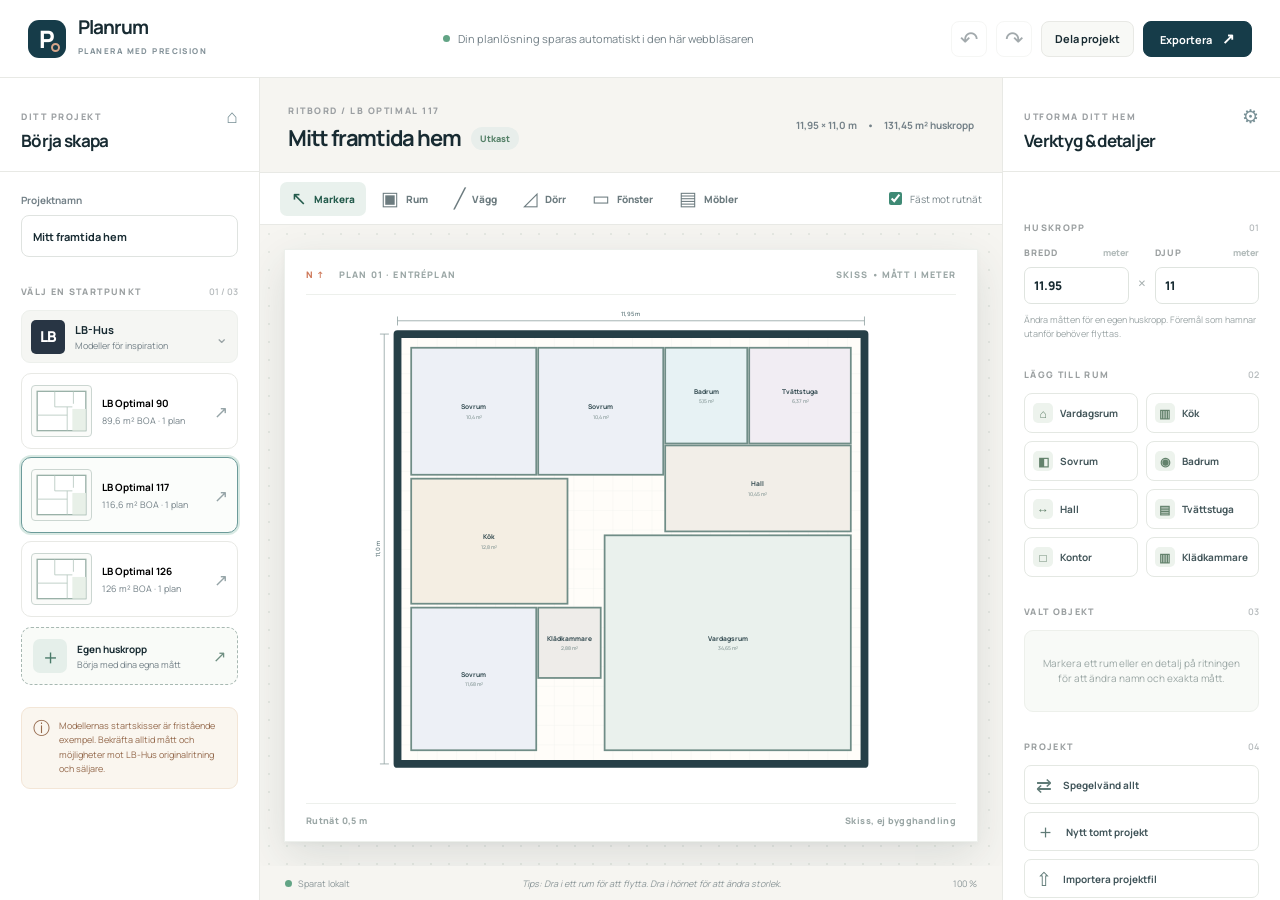
==== public/index.html @ edb72f35 "Serve only public app assets from Firebase Hosting" ====
<!doctype html>
<html lang="sv">
<head>
  <meta charset="utf-8">
  <meta name="viewport" content="width=device-width, initial-scale=1">
  <meta name="theme-color" content="#f6f4ef">
  <meta name="description" content="Rita och anpassa en skalenlig planlösning. Börja med ett LB-Hus-inspirerat utkast eller en egen huskropp.">
  <title>Planrum – forma ditt framtida hem</title>
  <link rel="stylesheet" href="styles.css">
</head>
<body>
  <header class="topbar">
    <div class="brand"><span class="brand-mark" aria-hidden="true">P<span></span></span><div><strong>Planrum</strong><small>PLANERA MED PRECISION</small></div></div>
    <div class="top-center"><span class="live-dot"></span> Din planlösning sparas automatiskt i den här webbläsaren</div>
    <div class="top-actions"><button id="undo" class="icon-btn" title="Ångra (Ctrl/Cmd+Z)" aria-label="Ångra">↶</button><button id="redo" class="icon-btn" title="Gör om (Ctrl/Cmd+Shift+Z)" aria-label="Gör om">↷</button><button id="share" class="soft-btn">Dela projekt</button><button id="export" class="primary-btn">Exportera <span>↗</span></button></div>
  </header>

  <main class="app-shell">
    <aside class="sidebar left-panel" id="leftPanel">
      <div class="panel-heading"><div><span class="eyebrow">DITT PROJEKT</span><h2>Börja skapa</h2></div><span class="heading-icon">⌂</span></div>
      <div class="panel-scroll">
        <div class="field-label">Projektnamn</div><input id="projectName" class="text-input" type="text" value="Mitt framtida hem" maxlength="60" aria-label="Projektnamn">
        <div class="section-label"><span>VÄLJ EN STARTPUNKT</span><span>01 / 03</span></div>
        <div class="manufacturer"><span class="manufacturer-logo">LB</span><div><strong>LB-Hus</strong><small>Modeller för inspiration</small></div><span class="chevron">⌄</span></div>
        <div class="model-list" id="modelList"></div>
        <button id="customModel" class="custom-card"><span class="custom-plus">＋</span><span><strong>Egen huskropp</strong><small>Börja med dina egna mått</small></span><span class="arrow">↗</span></button>
        <div class="notice"><span>ⓘ</span><p>Modellernas startskisser är fristående exempel. Bekräfta alltid mått och möjligheter mot LB-Hus originalritning och säljare.</p></div>
      </div>
    </aside>

    <section class="workspace" aria-label="Rityta">
      <div class="workspace-header"><div><span class="eyebrow">RITBORD / <span id="modelBreadcrumb">LB OPTIMAL 117</span></span><div class="workspace-title"><h1 id="canvasTitle">Mitt framtida hem</h1><span id="statusPill" class="status-pill">Utkast</span></div></div><div class="canvas-meta"><span id="sizeMeta">12,0 × 11,0 m</span><span>•</span><span id="areaMeta">132 m² huskropp</span></div></div>
      <div class="mobile-tabs"><button class="mobile-tab active" data-panel="canvas">Ritning</button><button class="mobile-tab" data-panel="left">Modeller</button><button class="mobile-tab" data-panel="right">Verktyg</button></div>
      <div class="toolbar" role="toolbar" aria-label="Ritverktyg">
        <button class="tool active" data-tool="select" title="Markera och flytta"><span class="tool-icon">↖</span> Markera</button>
        <button class="tool" data-tool="room" title="Rita rum"><span class="tool-icon">▣</span> Rum</button>
        <button class="tool" data-tool="wall" title="Rita innervägg"><span class="tool-icon">╱</span> Vägg</button>
        <button class="tool" data-tool="door" title="Placera dörr"><span class="tool-icon">◿</span> Dörr</button>
        <button class="tool" data-tool="window" title="Placera fönster"><span class="tool-icon">▭</span> Fönster</button>
        <button class="tool" data-tool="furniture" title="Placera möbel"><span class="tool-icon">▤</span> Möbler</button>
        <div class="toolbar-spacer"></div><label class="snap-label"><input type="checkbox" id="snap" checked> Fäst mot rutnät</label>
      </div>
      <div class="canvas-wrap"><div class="canvas-paper"><div class="canvas-topline"><span><span class="north">N ↑</span> PLAN 01 · <span id="planName">ENTRÉPLAN</span></span><span>SKISS • MÅTT I METER</span></div><svg id="plan" role="img" aria-label="Redigerbar planritning" xmlns="http://www.w3.org/2000/svg"></svg><div class="canvas-bottomline"><span id="scaleLegend">Rutnät 0,5 m</span><span>Skiss, ej bygghandling</span></div></div></div>
      <div class="workspace-footer"><span><b class="green-dot"></b> <span id="saveStatus">Sparat lokalt</span></span><span class="footer-tip">Tips: Dra i ett rum för att flytta. Dra i hörnet för att ändra storlek.</span><span id="zoomReadout">100 %</span></div>
    </section>

    <aside class="sidebar right-panel" id="rightPanel"><div class="panel-heading"><div><span class="eyebrow">UTFORMA DITT HEM</span><h2>Verktyg & detaljer</h2></div><span class="heading-icon">⚙</span></div><div class="panel-scroll">
      <div class="section-label"><span>HUSKROPP</span><span>01</span></div>
      <div class="dimension-row"><label>BREDD <span>meter</span><input id="houseWidth" type="number" min="4" max="30" step="0.25"></label><span class="multiply">×</span><label>DJUP <span>meter</span><input id="houseHeight" type="number" min="4" max="30" step="0.25"></label></div>
      <p class="field-hint">Ändra måtten för en egen huskropp. Föremål som hamnar utanför behöver flyttas.</p>
      <div class="section-label"><span>LÄGG TILL RUM</span><span>02</span></div><div class="room-grid" id="roomGrid"></div>
      <div class="section-label"><span>VALT OBJEKT</span><span>03</span></div><div id="inspector" class="inspector"></div>
      <div class="section-label"><span>PROJEKT</span><span>04</span></div><div class="project-actions"><button id="mirror" class="line-btn">⇄ <span>Spegelvänd allt</span></button><button id="newProject" class="line-btn">＋ <span>Nytt tomt projekt</span></button><button id="import" class="line-btn">⇧ <span>Importera projektfil</span></button></div><input id="importFile" type="file" accept="application/json,.json" hidden>
      <div class="source-note">Modelluppgifter från <a href="https://www.lbhus.se/vara-hus/" target="_blank" rel="noopener">LB-Hus</a>. Ritverktyget är fristående och inte anslutet till LB-Hus.</div>
    </div></aside>
  </main>

  <div id="modal" class="modal-backdrop" hidden><div class="modal" role="dialog" aria-modal="true" aria-labelledby="modalTitle"><button class="modal-close" id="modalClose" aria-label="Stäng">×</button><div id="modalContent"></div></div></div>
  <div id="toast" role="status" aria-live="polite"></div>
  <script src="app.js"></script>
</body>
</html>
---- public/styles.css ----
@import url('https://fonts.googleapis.com/css2?family=DM+Sans:wght@400;500;600;700&family=Manrope:wght@400;500;600;700;800&display=swap');
:root{--ink:#182b32;--muted:#738087;--line:#e8e9e5;--paper:#fff;--bg:#f6f5f1;--blue:#163c49;--orange:#cf7654;--soft:#f3f5f2;--green:#62a485}
*{box-sizing:border-box}html,body{margin:0;min-height:100%;font-family:Manrope,Arial,sans-serif;color:var(--ink)}body{background:var(--bg)}button,input,select{font:inherit}button{cursor:pointer}button:focus-visible,input:focus-visible,select:focus-visible{outline:3px solid #9ecac2;outline-offset:2px}button:disabled{opacity:.4;cursor:not-allowed}a{color:var(--blue)}
.topbar{height:78px;background:#fff;border-bottom:1px solid var(--line);display:flex;align-items:center;justify-content:space-between;padding:0 28px;gap:20px}.brand{display:flex;align-items:center;gap:12px;min-width:218px}.brand-mark{width:38px;height:38px;border-radius:11px;background:var(--blue);color:#fff;display:grid;place-items:center;font:800 24px Manrope;position:relative}.brand-mark span{width:9px;height:9px;border:2px solid #d6a58a;border-radius:50%;position:absolute;right:6px;bottom:6px}.brand strong{font-size:19px;line-height:1;display:block;letter-spacing:-.05em}.brand small{font-size:8px;font-weight:800;letter-spacing:.18em;color:#849299}.top-center{font-size:11px;color:var(--muted);display:flex;align-items:center;gap:8px}.live-dot,.green-dot{width:7px;height:7px;border-radius:50%;background:var(--green);display:inline-block;flex:none}.top-actions{display:flex;align-items:center;gap:9px}.icon-btn,.soft-btn,.primary-btn{height:36px;border-radius:8px;border:1px solid var(--line);background:#fff;color:var(--ink);font-weight:700;font-size:11px;padding:0 13px}.icon-btn{width:36px;font-size:22px;font-weight:400;padding:0}.soft-btn{background:#f8f9f6}.primary-btn{background:var(--blue);color:#fff;border-color:var(--blue);padding:0 16px}.primary-btn span{margin-left:8px;font-size:15px}
.app-shell{display:grid;grid-template-columns:260px minmax(0,1fr) 278px;height:calc(100vh - 78px);min-height:620px}.sidebar{background:#fff;min-height:0;display:flex;flex-direction:column}.left-panel{border-right:1px solid var(--line)}.right-panel{border-left:1px solid var(--line)}.panel-heading{height:94px;padding:25px 21px 17px;display:flex;justify-content:space-between;border-bottom:1px solid var(--line);flex:none}.eyebrow{font-size:9px;font-weight:800;letter-spacing:.17em;color:#9b9fa2}.panel-heading h2{font-size:17px;letter-spacing:-.04em;margin:4px 0 0}.heading-icon{color:#789096;font-size:19px}.panel-scroll{padding:21px;overflow:auto}.field-label{font-size:10px;color:var(--muted);font-weight:700;margin-bottom:8px}.text-input{width:100%;height:42px;border-radius:8px;border:1px solid #dfe3e0;background:#fff;padding:0 11px;font-size:11px;font-weight:700;color:var(--ink)}.section-label{display:flex;align-items:center;justify-content:space-between;margin:28px 0 12px;color:#9a9fa0;font-size:9px;letter-spacing:.15em;font-weight:800}.section-label span:last-child{font-weight:600;color:#b5babc;letter-spacing:0}.manufacturer{height:53px;display:flex;align-items:center;gap:10px;padding:8px 9px;background:#f5f6f3;border:1px solid #edf0ec;border-radius:9px;margin-bottom:10px}.manufacturer-logo{background:#283544;color:#fff;font-size:15px;font-weight:800;letter-spacing:-.06em;width:34px;height:34px;border-radius:5px;display:grid;place-items:center}.manufacturer strong,.manufacturer small,.custom-card strong,.custom-card small{display:block}.manufacturer strong{font-size:11px}.manufacturer small,.custom-card small{font-size:9px;color:var(--muted);margin-top:2px}.chevron{margin-left:auto;color:#99a3a5}.model-list{display:grid;gap:8px}.model-card{display:flex;align-items:center;text-align:left;gap:10px;width:100%;height:76px;background:#fff;border:1px solid var(--line);border-radius:10px;padding:9px}.model-card.active{border-color:#6c9b9a;box-shadow:0 0 0 2px #d8e9e3;background:#fbfdfb}.mini-plan{width:61px;height:52px;border:1px solid #cbd6d1;background:#fafbf9;border-radius:4px;flex:none}.model-info{flex:1;min-width:0}.model-info strong{font-size:10px;display:block;white-space:nowrap}.model-info small{display:block;font-size:9px;color:var(--muted);margin-top:4px}.model-arrow{font-size:17px;color:#95a4a7}.custom-card{display:flex;align-items:center;gap:10px;text-align:left;width:100%;border:1px dashed #a7b8b2;background:#f9fbf8;border-radius:10px;padding:11px;margin-top:10px;color:var(--ink)}.custom-plus{width:34px;height:34px;border-radius:7px;background:#e5efea;display:grid;place-items:center;font-size:21px;color:#497a69}.custom-card strong{font-size:10px}.custom-card .arrow{margin-left:auto;color:#6f8f82}.notice{display:flex;gap:9px;background:#faf6ef;border:1px solid #f3e6d7;border-radius:9px;margin-top:22px;padding:11px;color:#94694c}.notice span{font-size:17px;line-height:1}.notice p{font-size:9px;line-height:1.6;margin:0}
.workspace{display:flex;flex-direction:column;min-width:0;min-height:0;background:var(--bg)}.workspace-header{height:94px;flex:none;display:flex;align-items:center;justify-content:space-between;padding:18px 28px}.workspace-title{display:flex;align-items:center;gap:11px;margin-top:4px}.workspace-title h1{margin:0;font-size:22px;letter-spacing:-.055em}.status-pill{background:#e8eeeb;color:#558168;padding:5px 9px;border-radius:99px;font-size:9px;font-weight:800}.canvas-meta{font-size:10px;color:#748188;display:flex;gap:10px;font-weight:700}.toolbar{height:53px;background:#fff;border-top:1px solid var(--line);border-bottom:1px solid var(--line);display:flex;align-items:center;gap:4px;padding:0 20px;overflow:auto;flex:none}.tool{height:34px;white-space:nowrap;background:transparent;border:0;border-radius:7px;color:#6c7b7f;padding:0 11px;display:flex;align-items:center;gap:7px;font-size:10px;font-weight:800}.tool.active{background:#e9f1ed;color:#245b4c}.tool-icon{font-size:19px;line-height:1;font-weight:400}.toolbar-spacer{flex:1}.snap-label{white-space:nowrap;color:#78858a;font-size:10px;display:flex;align-items:center;gap:5px;margin-left:8px}.snap-label input{accent-color:#3f8a75}.canvas-wrap{flex:1;min-height:0;overflow:auto;padding:24px;display:flex;align-items:center;justify-content:center;background-image:radial-gradient(#e5e8e2 1px,transparent 1px);background-size:18px 18px}.canvas-paper{width:min(100%,860px);min-width:490px;max-height:100%;background:white;box-shadow:0 14px 42px #293b4121,0 2px 5px #293b4109;border:1px solid #edf0ec;display:flex;flex-direction:column;padding:18px 21px 14px}.canvas-topline,.canvas-bottomline{font-size:9px;font-weight:800;letter-spacing:.13em;color:#9aa6a5;display:flex;justify-content:space-between;align-items:center;flex:none}.canvas-topline{border-bottom:1px solid #edf0ec;padding-bottom:13px}.canvas-bottomline{border-top:1px solid #edf0ec;padding-top:10px;letter-spacing:.04em}.north{color:#ce795a;margin-right:10px}.canvas-paper svg{width:100%;min-height:280px;max-height:calc(100vh - 310px);flex:1;display:block;touch-action:none;cursor:crosshair}.canvas-paper svg.select-mode{cursor:default}.workspace-footer{height:34px;padding:0 25px;display:flex;align-items:center;justify-content:space-between;gap:12px;font-size:9px;color:#8b9698;flex:none}.workspace-footer .green-dot{margin-right:4px}.footer-tip{font-style:italic}
.dimension-row{display:flex;align-items:end;gap:9px}.dimension-row label{flex:1;min-width:0;font-size:9px;color:#9a9fa0;font-weight:800;letter-spacing:.1em}.dimension-row label span{float:right;text-transform:none;letter-spacing:0;color:#b3bcbb}.dimension-row input{display:block;width:100%;margin-top:8px;height:37px;border:1px solid #dfe4df;border-radius:7px;padding:0 9px;font-size:12px;font-weight:800;color:var(--ink)}.multiply{color:#a6afaf;padding-bottom:10px}.field-hint{font-size:9px;color:#9aa4a5;line-height:1.5;margin:9px 0 0}.room-grid{display:grid;grid-template-columns:1fr 1fr;gap:8px}.room-btn{border:1px solid #e4e8e3;border-radius:8px;background:#fff;padding:9px 8px;display:flex;align-items:center;gap:7px;color:#43565a;text-align:left;font-size:10px;font-weight:700}.room-btn:hover,.line-btn:hover{border-color:#aac9bb;background:#f8fbf8}.room-symbol{width:20px;height:20px;border-radius:5px;background:#edf3ed;color:#63826c;display:grid;place-items:center;font-size:12px}.inspector{background:#f8faf7;border:1px solid #edf0eb;border-radius:9px;min-height:82px;padding:12px}.inspector.empty{display:flex;align-items:center;justify-content:center;text-align:center;color:#9ba7a5;font-size:10px;line-height:1.5}.inspector-head{display:flex;justify-content:space-between;align-items:center;margin-bottom:10px;font-size:11px}.inspector-row{display:grid;grid-template-columns:1fr 1fr;gap:8px;margin:8px 0}.inspector label{font-size:9px;font-weight:800;color:#8a9a9b}.inspector input,.inspector select{display:block;width:100%;height:34px;margin-top:5px;padding:0 8px;background:#fff;border:1px solid #dbe5dd;border-radius:6px;font-size:11px;color:var(--ink)}.delete-btn{border:0;background:#fff2ef;color:#b05c46;border-radius:6px;padding:7px 9px;font-size:10px;font-weight:800}.project-actions{display:grid;gap:8px}.line-btn{display:flex;align-items:center;gap:11px;height:39px;background:#fff;border:1px solid #e4e8e3;border-radius:7px;text-align:left;padding:0 11px;color:#607b77;font-size:19px}.line-btn span{font-size:10px;color:#41555a;font-weight:700}.source-note{border-top:1px solid var(--line);margin-top:24px;padding-top:14px;font-size:9px;line-height:1.6;color:#9aa4a5}.source-note a{color:#6c8f87}.mobile-tabs{display:none}
.modal-backdrop{position:fixed;inset:0;background:#17272b8c;z-index:10;display:grid;place-items:center;padding:20px}.modal-backdrop[hidden]{display:none}.modal{width:min(100%,460px);background:#fff;border-radius:14px;padding:27px;box-shadow:0 30px 70px #0b1a1c4d;position:relative}.modal h2{font-size:20px;margin:0 0 8px;letter-spacing:-.04em}.modal p{font-size:12px;line-height:1.65;color:#6b7b7c}.modal-close{position:absolute;right:16px;top:14px;background:transparent;border:0;font-size:24px;color:#9aa7a9}.modal .modal-actions{display:grid;gap:9px;margin-top:18px}.modal .modal-actions button{height:42px;border:1px solid #dfe6df;border-radius:7px;background:#f8faf8;text-align:left;padding:0 13px;color:var(--ink);font-weight:700;font-size:11px}.modal .modal-actions button:hover{border-color:#8ab59d}.modal input{width:100%;height:40px;padding:0 10px;border:1px solid #dfe6df;border-radius:7px;font-size:11px}#toast{position:fixed;bottom:24px;left:50%;transform:translateX(-50%) translateY(20px);opacity:0;pointer-events:none;background:#193b40;color:white;padding:11px 16px;border-radius:8px;font-size:11px;z-index:20;transition:.2s}#toast.show{opacity:1;transform:translateX(-50%) translateY(0)}
svg .grid-line{stroke:#ecf0ed;stroke-width:.012}svg .grid-line.major{stroke:#dce6e0;stroke-width:.018}svg .house-fill{fill:#fffdf9}svg .house-outline{fill:none;stroke:#263f47;stroke-width:.2;stroke-linejoin:round}svg .room{stroke:#708d87;stroke-width:.045;cursor:move}svg .room.selected{stroke:#d26c47;stroke-width:.07}svg .room-label{font:700 .17px Manrope,Arial,sans-serif;fill:#30484e;text-anchor:middle;pointer-events:none}svg .room-area{font:500 .13px Manrope,Arial,sans-serif;fill:#7f9291;text-anchor:middle;pointer-events:none}svg .wall{stroke:#41575b;stroke-width:.11;stroke-linecap:square;cursor:move}svg .wall.selected{stroke:#d26c47}svg .opening{cursor:move}svg .opening-background{stroke:#fffdf9;stroke-width:.2}svg .door-line{stroke:#b36f52;stroke-width:.055;fill:none}svg .window-line{stroke:#63a7ab;stroke-width:.075}svg .furniture{fill:#f0e9df;stroke:#b8ab9c;stroke-width:.035;cursor:move}svg .furniture.selected{stroke:#d26c47;stroke-width:.07}svg .furniture-label{font:600 .13px Manrope,Arial,sans-serif;fill:#8b8176;text-anchor:middle;pointer-events:none}svg .handle{fill:#d26c47;stroke:white;stroke-width:.025;cursor:nwse-resize}svg .dim{stroke:#8d9f9f;stroke-width:.02}svg .dim-label{font:600 .15px Manrope,Arial,sans-serif;fill:#667d80;text-anchor:middle}svg .drawing-preview{fill:#b0d3c57a;stroke:#42866b;stroke-width:.045;stroke-dasharray:.09 .06;pointer-events:none}
@media(max-width:1150px){.app-shell{grid-template-columns:222px minmax(0,1fr) 238px}.panel-scroll{padding:16px}.panel-heading{padding-left:16px;padding-right:16px}.toolbar{padding:0 8px}.tool{padding:0 7px}.canvas-wrap{padding:15px}.top-center{display:none}}
@media(max-width:850px){.topbar{height:64px;padding:0 14px}.brand{min-width:unset}.brand small{display:none}.top-actions .soft-btn{display:none}.app-shell{display:flex;flex-direction:column;height:calc(100dvh - 64px);min-height:0}.mobile-tabs{display:flex;height:43px;background:#fff;border-bottom:1px solid var(--line);order:0}.mobile-tab{flex:1;border:0;background:#fff;color:#7d8b8d;font-size:11px;font-weight:800}.mobile-tab.active{color:#316e5b;box-shadow:inset 0 -2px #4a987c}.workspace{flex:1;order:1;min-height:0}.workspace-header{height:72px;padding:12px 16px}.workspace-title h1{font-size:17px}.canvas-meta{display:none}.toolbar{height:48px}.canvas-wrap{padding:9px;align-items:flex-start;justify-content:flex-start}.canvas-paper{min-width:510px;max-height:none;padding:12px}.canvas-paper svg{min-height:390px;max-height:none}.workspace-footer{padding:0 12px}.footer-tip{display:none}.sidebar{display:none;order:2;flex:1;overflow:auto;border:0}.sidebar.mobile-active{display:flex}.workspace.mobile-hidden{flex:0 0 43px;min-height:43px}.workspace.mobile-hidden>:not(.mobile-tabs){display:none}.panel-heading{height:73px}.panel-scroll{overflow:visible}.room-grid{grid-template-columns:repeat(3,1fr)}}
@media(max-width:530px){.brand strong{font-size:17px}.brand-mark{width:33px;height:33px}.top-actions{gap:5px}.top-actions .icon-btn{width:30px;height:32px}.primary-btn{height:32px;padding:0 10px}.toolbar{gap:0}.tool{padding:0 9px}.tool .tool-icon{font-size:18px}.snap-label{display:none}.room-grid{grid-template-columns:1fr 1fr}.canvas-paper{min-width:0;width:100%}.canvas-paper svg{flex:none;width:100%;height:auto;min-height:0}}
@media print{html,body{background:white!important}.topbar,.sidebar,.workspace-header,.mobile-tabs,.toolbar,.workspace-footer,.modal-backdrop,#toast{display:none!important}.app-shell,.workspace,.canvas-wrap{display:block!important;height:auto!important;min-height:0!important;padding:0!important;background:white!important;overflow:visible!important}.canvas-paper{width:100%!important;min-width:0!important;max-height:none!important;box-shadow:none!important;border:0!important;padding:0!important}.canvas-paper svg{width:100%!important;max-height:none!important;min-height:0!important;height:auto!important}.canvas-topline,.canvas-bottomline{padding:7px 0!important}svg .handle{display:none!important}}
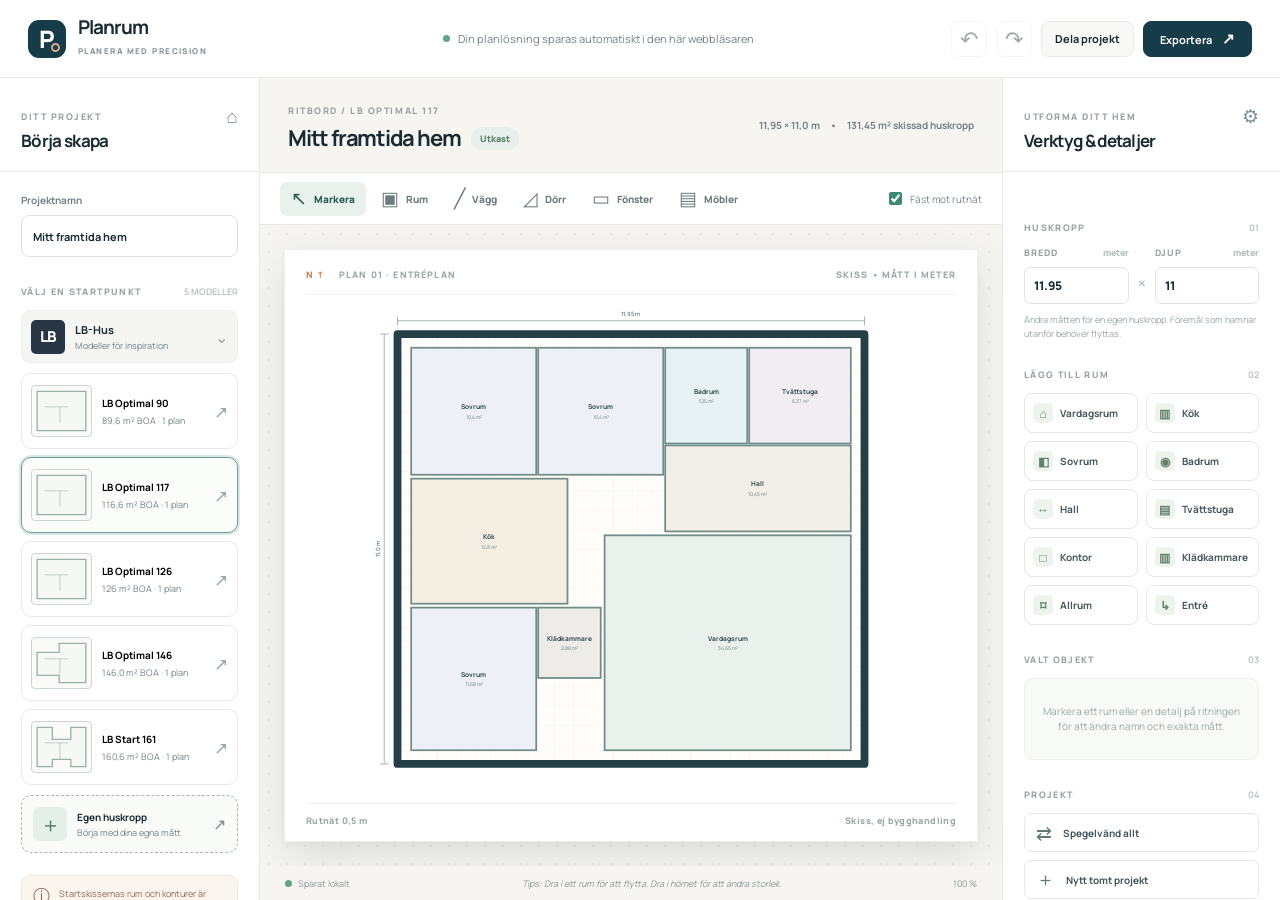
==== commit 329da473: "Add LB Optimal 146 and LB Start 161 floor plan starters" ====
--- a/public/index.html
+++ b/public/index.html
@@ -6,6 +6,7 @@
   <meta name="theme-color" content="#f6f4ef">
   <meta name="description" content="Rita och anpassa en skalenlig planlösning. Börja med ett LB-Hus-inspirerat utkast eller en egen huskropp.">
   <title>Planrum – forma ditt framtida hem</title>
+  <link rel="icon" href="data:image/svg+xml,%3Csvg xmlns='http://www.w3.org/2000/svg' viewBox='0 0 64 64'%3E%3Crect width='64' height='64' rx='14' fill='%23163c49'/%3E%3Ctext x='17' y='47' font-family='Arial' font-size='45' font-weight='bold' fill='white'%3EP%3C/text%3E%3Ccircle cx='49' cy='47' r='6' fill='%23d6a58a'/%3E%3C/svg%3E">
   <link rel="stylesheet" href="styles.css">
 </head>
 <body>
@@ -20,11 +21,11 @@
       <div class="panel-heading"><div><span class="eyebrow">DITT PROJEKT</span><h2>Börja skapa</h2></div><span class="heading-icon">⌂</span></div>
       <div class="panel-scroll">
         <div class="field-label">Projektnamn</div><input id="projectName" class="text-input" type="text" value="Mitt framtida hem" maxlength="60" aria-label="Projektnamn">
-        <div class="section-label"><span>VÄLJ EN STARTPUNKT</span><span>01 / 03</span></div>
+        <div class="section-label"><span>VÄLJ EN STARTPUNKT</span><span>5 MODELLER</span></div>
         <div class="manufacturer"><span class="manufacturer-logo">LB</span><div><strong>LB-Hus</strong><small>Modeller för inspiration</small></div><span class="chevron">⌄</span></div>
         <div class="model-list" id="modelList"></div>
         <button id="customModel" class="custom-card"><span class="custom-plus">＋</span><span><strong>Egen huskropp</strong><small>Börja med dina egna mått</small></span><span class="arrow">↗</span></button>
-        <div class="notice"><span>ⓘ</span><p>Modellernas startskisser är fristående exempel. Bekräfta alltid mått och möjligheter mot LB-Hus originalritning och säljare.</p></div>
+        <div class="notice"><span>ⓘ</span><p>Startskissernas rum och konturer är ungefärliga. Bekräfta alltid mått och möjliga ändringar mot LB-Hus originalritning och säljare.</p></div>
       </div>
     </aside>
 
@@ -51,7 +52,7 @@
       <div class="section-label"><span>LÄGG TILL RUM</span><span>02</span></div><div class="room-grid" id="roomGrid"></div>
       <div class="section-label"><span>VALT OBJEKT</span><span>03</span></div><div id="inspector" class="inspector"></div>
       <div class="section-label"><span>PROJEKT</span><span>04</span></div><div class="project-actions"><button id="mirror" class="line-btn">⇄ <span>Spegelvänd allt</span></button><button id="newProject" class="line-btn">＋ <span>Nytt tomt projekt</span></button><button id="import" class="line-btn">⇧ <span>Importera projektfil</span></button></div><input id="importFile" type="file" accept="application/json,.json" hidden>
-      <div class="source-note">Modelluppgifter från <a href="https://www.lbhus.se/vara-hus/" target="_blank" rel="noopener">LB-Hus</a>. Ritverktyget är fristående och inte anslutet till LB-Hus.</div>
+      <div class="source-note">Modelluppgifter från <a id="modelSource" href="https://www.lbhus.se/vara-hus/" target="_blank" rel="noopener">LB-Hus</a>. Ritverktyget är fristående och inte anslutet till LB-Hus.</div>
     </div></aside>
   </main>
 
